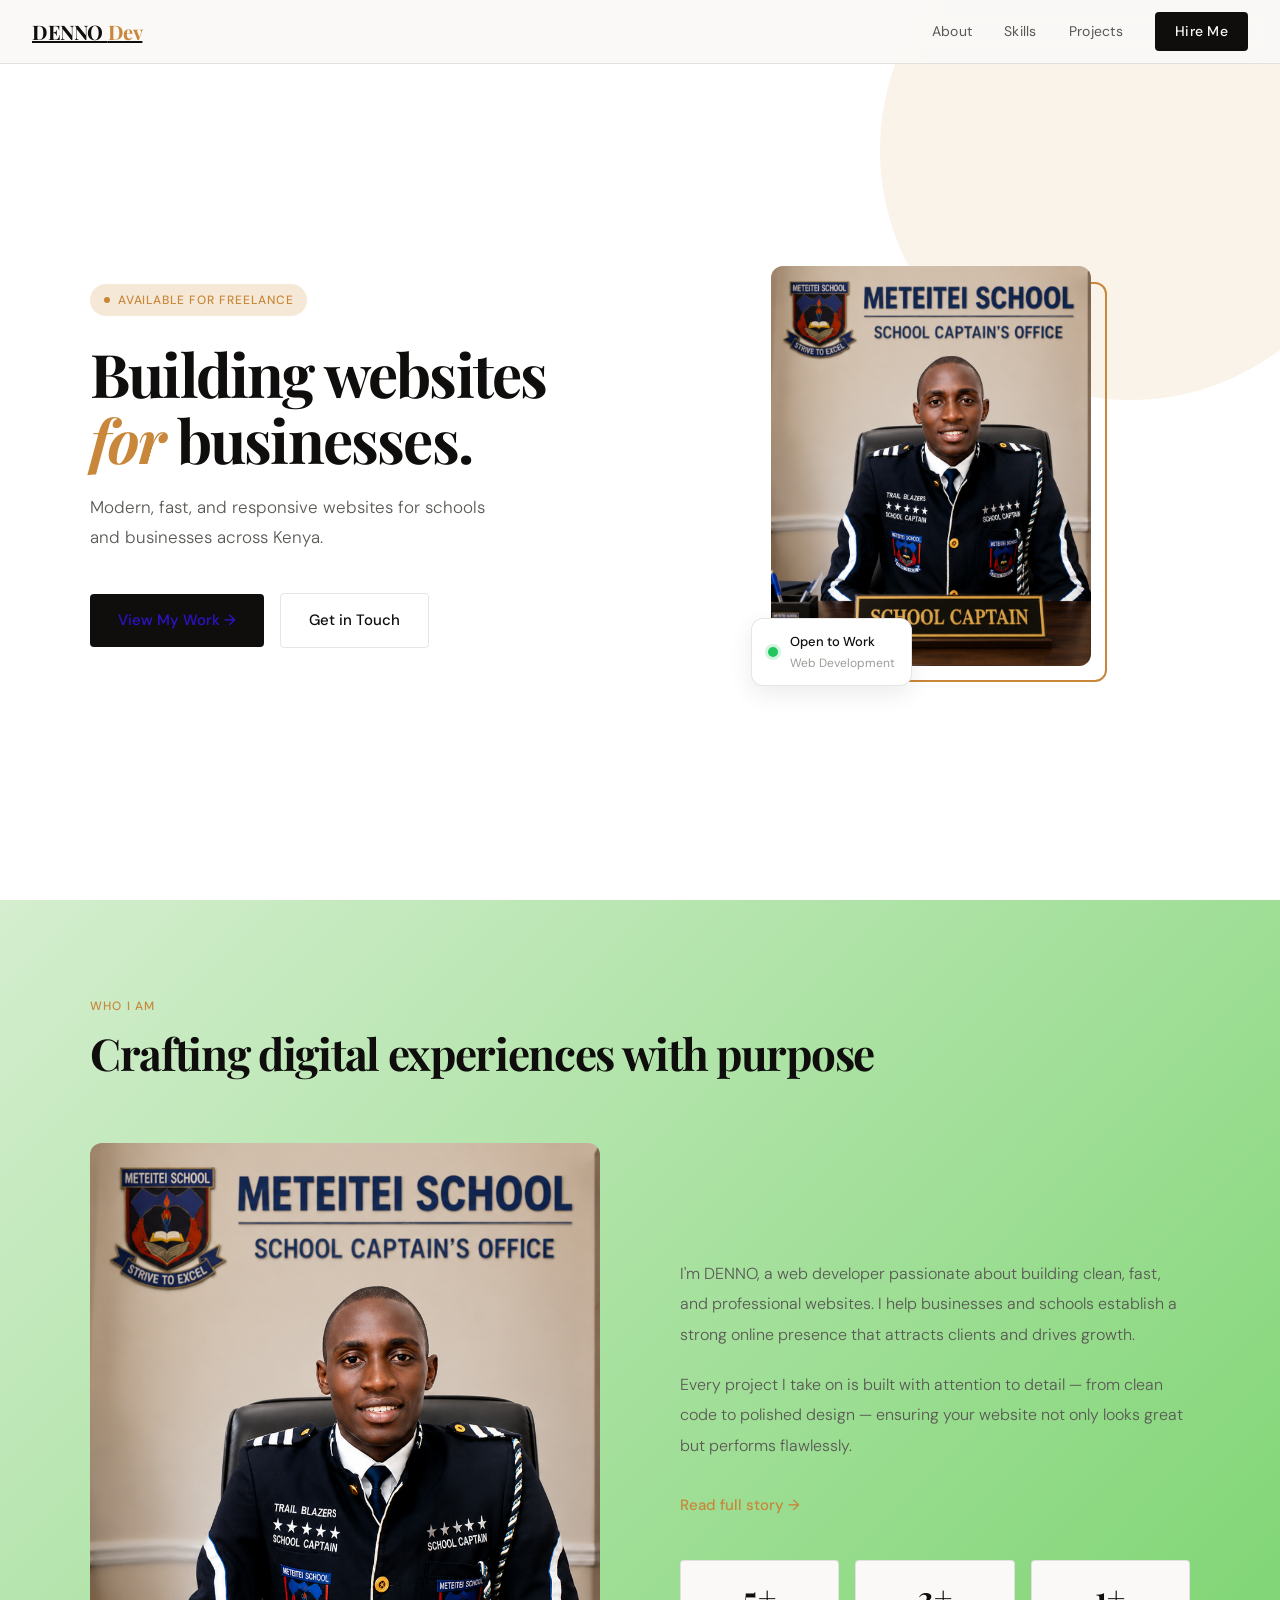
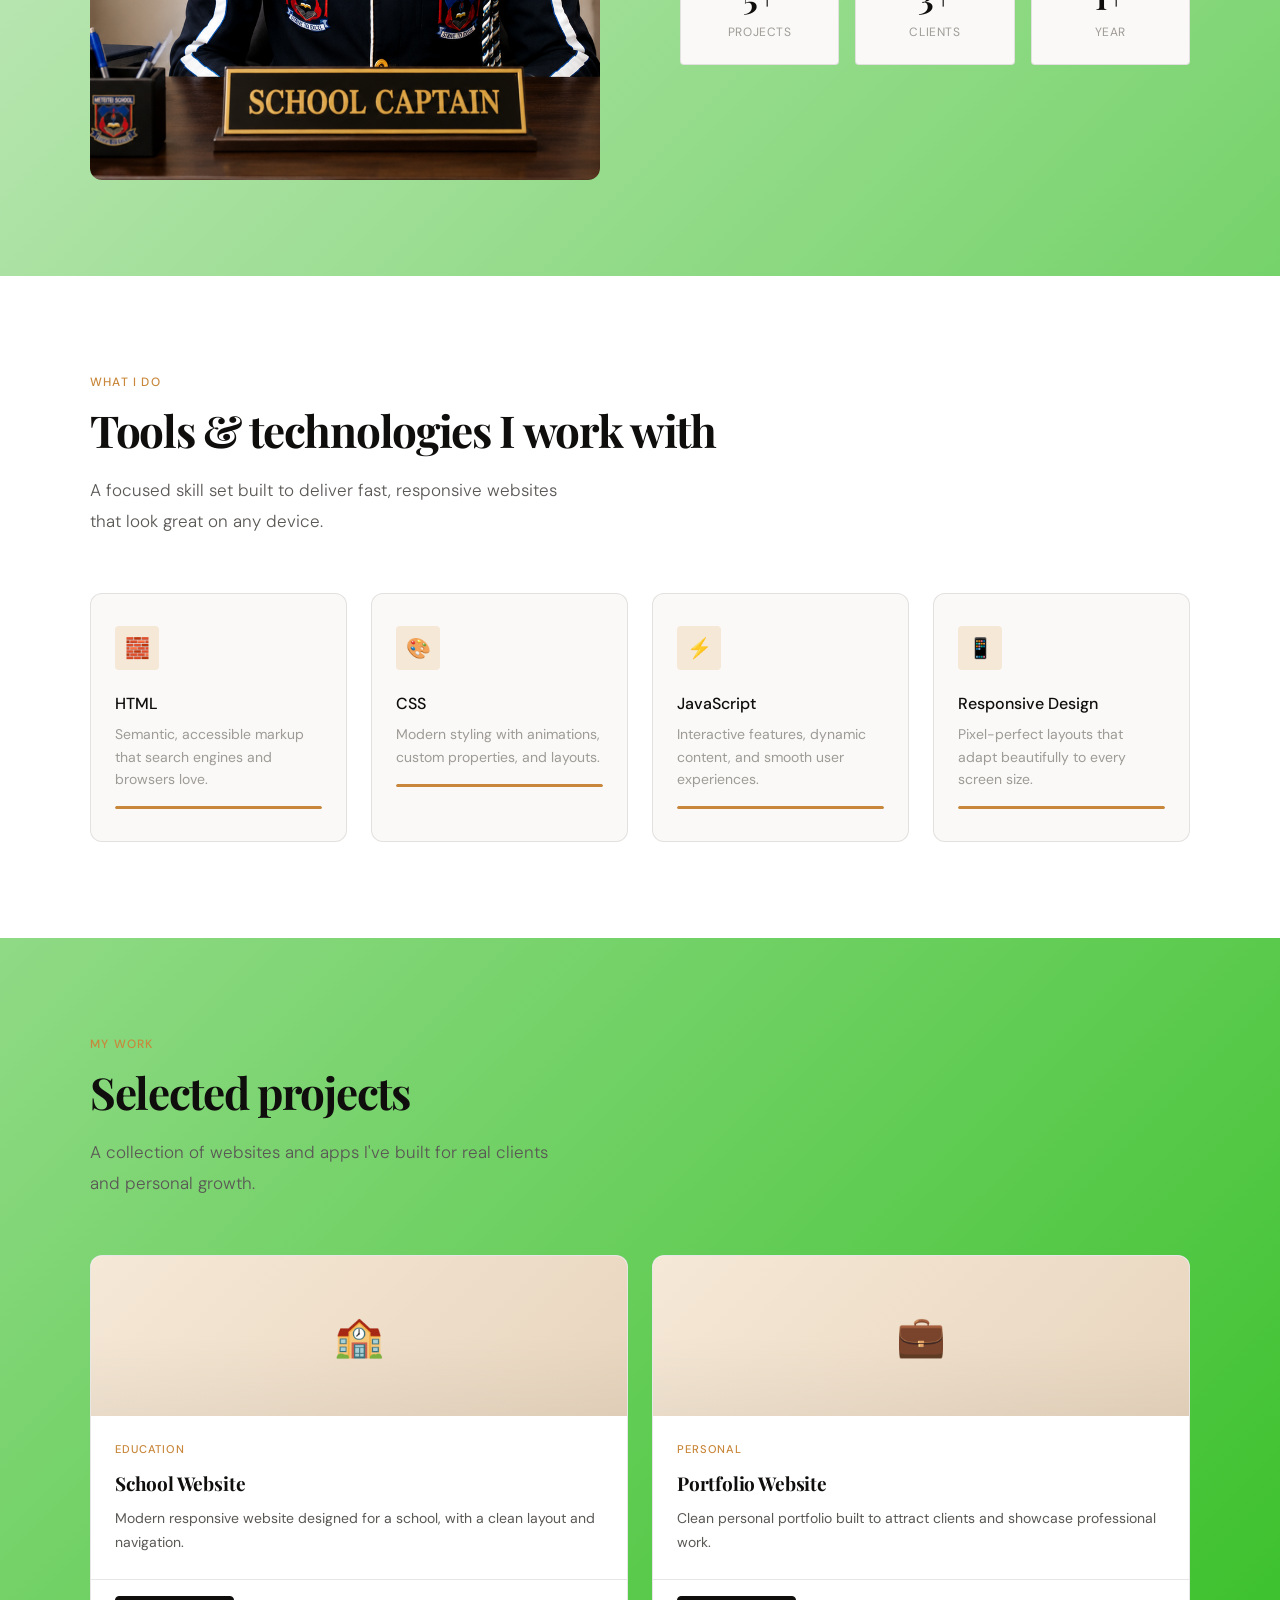
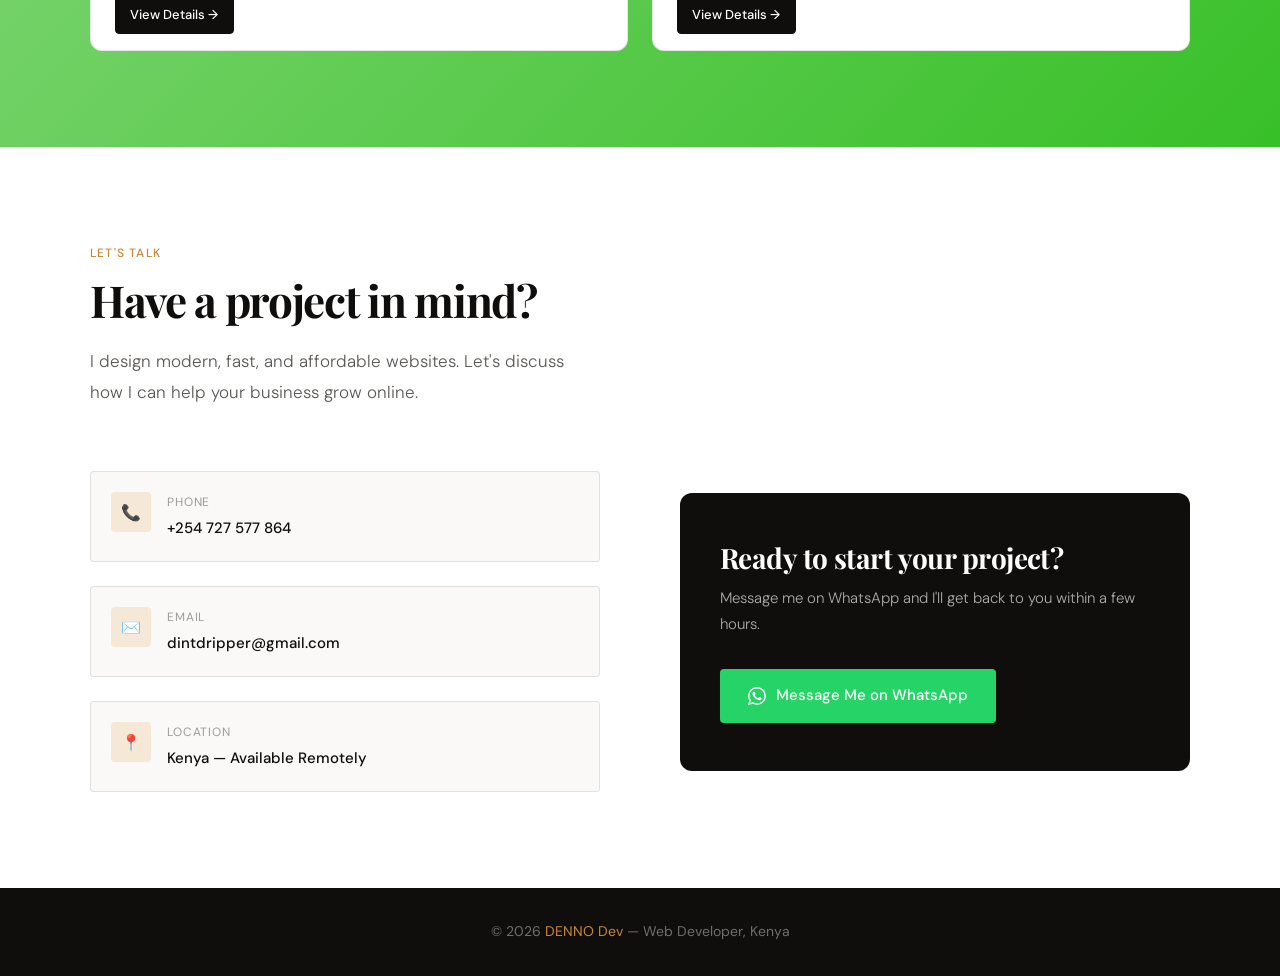
==== index.html @ b6f9dd96 "Add files via upload" ====
<!DOCTYPE html>
<html lang="en">
<head>
<meta charset="UTF-8">
<meta name="viewport" content="width=device-width, initial-scale=1.0">
<title>DENNO — Web Developer</title>
<link href="https://fonts.googleapis.com/css2?family=Playfair+Display:wght@400;700&family=DM+Sans:wght@300;400;500&display=swap" rel="stylesheet">

<link rel="stylesheet" href="style.css">

</head>
<body>

<header>
  <a href="#" class="logo">DENNO <span>Dev</span></a>
  <nav id="nav">
    <a href="#about">About</a>
    <a href="#skills">Skills</a>
    <a href="#projects">Projects</a>
    <a href="#contact" class="nav-cta">Hire Me</a>
  </nav>
  <div class="hamburger" id="hamburger" aria-label="Menu">
    <span></span><span></span><span></span>
  </div>
</header>

<!-- HERO -->
<section class="hero">
  <div class="hero-inner">
    <div class="hero-text">
      <div class="hero-tag">Available for freelance</div>
      <h1 class="hero-title">
        Building websites <em>for</em> businesses.
      </h1>
      <p class="hero-sub">
        Modern, fast, and responsive websites for schools and businesses across Kenya.
      </p>
      <div class="hero-actions">
        <a href="#projects" class="btn-primary">View My Work →</a>
        <a href="#contact" class="btn-ghost">Get in Touch</a>
      </div>
    </div>

    <div class="hero-visual">
      <div class="profile-frame">
        <img src="images/denno.jpg" alt="DENNO, Web Developer">
        <div class="profile-badge">
          <div>
            <div class="badge-dot"></div>
          </div>
          <div>
            <div class="badge-text">Open to Work</div>
            <div class="badge-sub">Web Development</div>
          </div>
        </div>
      </div>
    </div>
  </div>
</section>

<!-- ABOUT -->
<section id="about">
  <div class="section-inner">
    <span class="section-label">Who I am</span>
    <h2 class="section-title">Crafting digital experiences with purpose</h2>
    <div class="about-grid reveal">
      <div class="about-img-wrap">
        <img src="images/denno.jpg" alt="DENNO working">
      </div>
      <div class="about-text">
        <p>
          I'm DENNO, a web developer passionate about building clean, fast, and professional websites.
          I help businesses and schools establish a strong online presence that attracts clients and drives growth.
        </p>
        <p>
          Every project I take on is built with attention to detail — from clean code to polished design —
          ensuring your website not only looks great but performs flawlessly.
        </p>
        <a href="about.html" class="link-arrow">Read full story →</a>

        <div class="stat-row">
          <div class="stat-card">
            <span class="stat-num">5+</span>
            <span class="stat-label">Projects</span>
          </div>
          <div class="stat-card">
            <span class="stat-num">3+</span>
            <span class="stat-label">Clients</span>
          </div>
          <div class="stat-card">
            <span class="stat-num">1+</span>
            <span class="stat-label">Year</span>
          </div>
        </div>
      </div>
    </div>
  </div>
</section>

<!-- SKILLS -->
<section id="skills">
  <div class="section-inner">
    <span class="section-label">What I do</span>
    <h2 class="section-title">Tools & technologies I work with</h2>
    <p class="section-lead">A focused skill set built to deliver fast, responsive websites that look great on any device.</p>

    <div class="skills-grid reveal">
      <div class="skill-card">
        <div class="skill-icon">🧱</div>
        <div class="skill-name">HTML</div>
        <div class="skill-desc">Semantic, accessible markup that search engines and browsers love.</div>
        <div class="skill-bar-wrap">
          <div class="skill-bar-track"><div class="skill-bar-fill"></div></div>
        </div>
      </div>
      <div class="skill-card">
        <div class="skill-icon">🎨</div>
        <div class="skill-name">CSS</div>
        <div class="skill-desc">Modern styling with animations, custom properties, and layouts.</div>
        <div class="skill-bar-wrap">
          <div class="skill-bar-track"><div class="skill-bar-fill"></div></div>
        </div>
      </div>
      <div class="skill-card">
        <div class="skill-icon">⚡</div>
        <div class="skill-name">JavaScript</div>
        <div class="skill-desc">Interactive features, dynamic content, and smooth user experiences.</div>
        <div class="skill-bar-wrap">
          <div class="skill-bar-track"><div class="skill-bar-fill"></div></div>
        </div>
      </div>
      <div class="skill-card">
        <div class="skill-icon">📱</div>
        <div class="skill-name">Responsive Design</div>
        <div class="skill-desc">Pixel-perfect layouts that adapt beautifully to every screen size.</div>
        <div class="skill-bar-wrap">
          <div class="skill-bar-track"><div class="skill-bar-fill"></div></div>
        </div>
      </div>
    </div>
   
  </div>
</section>

<!-- PROJECTS -->
<section id="projects">
  <div class="section-inner">
    <span class="section-label">My work</span>
    <h2 class="section-title">Selected projects</h2>
    <p class="section-lead">A collection of websites and apps I've built for real clients and personal growth.</p>

    <div class="projects-grid reveal">

      <div class="project-card">
        <div class="project-thumb">🏫</div>
        <div class="project-body">
          <div class="project-type">Education</div>
          <div class="project-name">School Website</div>
          <div class="project-desc">Modern responsive website designed for a school, with a clean layout and navigation.</div>
        </div>
        <div class="project-foot">
          <a href="project1.html" class="project-link primary">View Details →</a>
        </div>
      </div>

      <div class="project-card">
        <div class="project-thumb">💼</div>
        <div class="project-body">
          <div class="project-type">Personal</div>
          <div class="project-name">Portfolio Website</div>
          <div class="project-desc">Clean personal portfolio built to attract clients and showcase professional work.</div>
        </div>
        <div class="project-foot">
          <a href="project.html" class="project-link primary">View Details →</a>
        </div>

    </div>
  </div>
</section>

<!-- CONTACT -->
<section id="contact">
  <div class="section-inner">
    <span class="section-label">Let's talk</span>
    <h2 class="section-title">Have a project in mind?</h2>
    <p class="section-lead">I design modern, fast, and affordable websites. Let's discuss how I can help your business grow online.</p>

    <div class="contact-wrap reveal">
      <div class="contact-info">
        <div class="contact-item">
          <div class="contact-icon">📞</div>
          <div>
            <div class="contact-label">Phone</div>
            <div class="contact-value">+254 727 577 864</div>
          </div>
        </div>
        <div class="contact-item">
          <div class="contact-icon">✉️</div>
          <div>
            <div class="contact-label">Email</div>
            <div class="contact-value">dintdripper@gmail.com</div>
          </div>
        </div>
        <div class="contact-item">
          <div class="contact-icon">📍</div>
          <div>
            <div class="contact-label">Location</div>
            <div class="contact-value">Kenya — Available Remotely</div>
          </div>
        </div>
      </div>

      <div class="contact-cta">
        <div class="cta-card">
          <h3>Ready to start your project?</h3>
          <p>Message me on WhatsApp and I'll get back to you within a few hours.</p>
          <a href="https://wa.me/254757769044?text=Hello%20Ryan,%20I%20need%20a%20website" class="btn-wa" target="_blank" rel="noopener">
            <svg width="18" height="18" viewBox="0 0 24 24" fill="currentColor"><path d="M17.472 14.382c-.297-.149-1.758-.867-2.03-.967-.273-.099-.471-.148-.67.15-.197.297-.767.966-.94 1.164-.173.199-.347.223-.644.075-.297-.15-1.255-.463-2.39-1.475-.883-.788-1.48-1.761-1.653-2.059-.173-.297-.018-.458.13-.606.134-.133.298-.347.446-.52.149-.174.198-.298.298-.497.099-.198.05-.371-.025-.52-.075-.149-.669-1.612-.916-2.207-.242-.579-.487-.5-.669-.51-.173-.008-.371-.01-.57-.01-.198 0-.52.074-.792.372-.272.297-1.04 1.016-1.04 2.479 0 1.462 1.065 2.875 1.213 3.074.149.198 2.096 3.2 5.077 4.487.709.306 1.262.489 1.694.625.712.227 1.36.195 1.871.118.571-.085 1.758-.719 2.006-1.413.248-.694.248-1.289.173-1.413-.074-.124-.272-.198-.57-.347m-5.421 7.403h-.004a9.87 9.87 0 01-5.031-1.378l-.361-.214-3.741.982.998-3.648-.235-.374a9.86 9.86 0 01-1.51-5.26c.001-5.45 4.436-9.884 9.888-9.884 2.64 0 5.122 1.03 6.988 2.898a9.825 9.825 0 012.893 6.994c-.003 5.45-4.437 9.884-9.885 9.884m8.413-18.297A11.815 11.815 0 0012.05 0C5.495 0 .16 5.335.157 11.892c0 2.096.547 4.142 1.588 5.945L.057 24l6.305-1.654a11.882 11.882 0 005.683 1.448h.005c6.554 0 11.89-5.335 11.893-11.893a11.821 11.821 0 00-3.48-8.413z"/></svg>
            Message Me on WhatsApp
          </a>
        </div>
      </div>
    </div>
  </div>
</section>

<footer>
  <p>© 2026 <span>DENNO Dev</span> — Web Developer, Kenya</p>
</footer>

<script src="script.js"></script>

</body>
</html>
---- style.css ----
*, *::before, *::after { margin: 0; padding: 0; box-sizing: border-box; }
 
  :root {
    --ink: #0f0e0d;
    --ink-muted: #5a5855;
    --ink-faint: #9e9b97;
    --bg: #faf9f7;
    --bg-card: #ffffff;
    --bg-dark: #0f0e0d;
    --accent: #c8873a;
    --accent-light: #f5e8d6;
    --border: rgba(15,14,13,0.1);
    --serif: 'Playfair Display', Georgia, serif;
    --sans: 'DM Sans', sans-serif;
    --radius: 4px;
    --radius-lg: 12px;
    --transition: 0.3s cubic-bezier(0.4,0,0.2,1);
  }
 
  html { scroll-behavior: smooth; }
 
  body {
    font-family: var(--sans);
    background: linear-gradient(135deg, var(--bg) 0%, #15b603 100%);
    color: var(--ink);
    font-size: 16px;
    line-height: 1.7;
    -webkit-font-smoothing: antialiased;
  }
 
  /* ─── NAV ─────────────────────────────────────────── */
  header {
    position: fixed;
    top: 0; left: 0; right: 0;
    z-index: 100;
    padding: 0 2rem;
    height: 64px;
    display: flex;
    align-items: center;
    justify-content: space-between;
    background: rgba(250,249,247,0.92);
    -webkit-backdrop-filter: blur(12px);
    backdrop-filter: blur(12px);
    border-bottom: 1px solid var(--border);
  }
 
  .logo {
    font-family: var(--serif);
    font-size: 1.25rem;
    font-weight: 700;
    letter-spacing: -0.02em;
    color: var(--ink);
  }
  .logo span { color: var(--accent); }
 
  nav { display: flex; align-items: center; gap: 2rem; }
  nav a {
    font-size: 0.875rem;
    font-weight: 400;
    color: var(--ink-muted);
    text-decoration: none;
    letter-spacing: 0.02em;
    transition: color var(--transition);
  }
  nav a:hover { color: var(--ink); }
 
  .nav-cta {
    background: var(--ink) !important;
    color: var(--bg) !important;
    padding: 0.5rem 1.25rem;
    border-radius: var(--radius);
    font-weight: 500 !important;
    font-size: 0.875rem !important;
    transition: background var(--transition), transform var(--transition) !important;
  }
  .nav-cta:hover { background: var(--accent) !important; transform: translateY(-1px); }
 
  .hamburger { display: none; flex-direction: column; gap: 5px; cursor: pointer; }
  .hamburger span { width: 22px; height: 1.5px; background: var(--ink); display: block; transition: var(--transition); }
 
  /* ─── HERO ─────────────────────────────────────────── */
  .hero {
    min-height: 100vh;
    display: flex;
    align-items: center;
    padding: 6rem 2rem 4rem;
    position: relative;
    overflow: hidden;
  }
 
  .hero::before {
    content: '';
    position: absolute;
    top: -100px; right: -100px;
    width: 500px; height: 500px;
    border-radius: 50%;
    background: var(--accent-light);
    opacity: 0.5;
    pointer-events: none;
  }
 
  .hero-inner {
    max-width: 1100px;
    margin: 0 auto;
    width: 100%;
    display: grid;
    grid-template-columns: 1fr 1fr;
    align-items: center;
    gap: 4rem;
  }
 
  .hero-text { position: relative; z-index: 1; }
 
  .hero-tag {
    display: inline-flex;
    align-items: center;
    gap: 0.5rem;
    background: var(--accent-light);
    color: var(--accent);
    font-size: 0.75rem;
    font-weight: 500;
    letter-spacing: 0.08em;
    text-transform: uppercase;
    padding: 0.35rem 0.85rem;
    border-radius: 100px;
    margin-bottom: 1.5rem;
  }
  .hero-tag::before { content: ''; width: 6px; height: 6px; border-radius: 50%; background: var(--accent); display: block; }
 
  .hero-title {
    font-family: var(--serif);
    font-size: clamp(2.5rem, 5vw, 3.75rem);
    line-height: 1.1;
    letter-spacing: -0.03em;
    font-weight: 700;
    color: var(--ink);
    margin-bottom: 1.25rem;
  }
  .hero-title em { color: var(--accent); font-style: italic; }
 
  .hero-sub {
    font-size: 1.0625rem;
    color: var(--ink-muted);
    max-width: 420px;
    margin-bottom: 2.5rem;
    font-weight: 300;
    line-height: 1.8;
  }
 
  .hero-actions { display: flex; align-items: center; gap: 1rem; flex-wrap: wrap; }
 
  .btn-primary {
    display: inline-flex;
    align-items: center;
    gap: 0.5rem;
    background: var(--ink);
    color: #2c13ca;
    text-decoration: none;
    padding: 0.875rem 1.75rem;
    border-radius: var(--radius);
    font-size: 0.9375rem;
    font-weight: 500;
    transition: background var(--transition), transform var(--transition);
  }
  .btn-primary:hover { background: var(--accent); transform: translateY(-2px); }
 
  .btn-ghost {
    display: inline-flex;
    align-items: center;
    gap: 0.5rem;
    color: var(--ink);
    text-decoration: none;
    padding: 0.875rem 1.75rem;
    border-radius: var(--radius);
    font-size: 0.9375rem;
    font-weight: 500;
    border: 1px solid var(--border);
    transition: border-color var(--transition), background var(--transition);
  }
  .btn-ghost:hover { border-color: var(--ink); background: rgba(15,14,13,0.04); }
 
  .hero-visual {
    position: relative;
    display: flex;
    justify-content: center;
  }
 
  .profile-frame {
    position: relative;
    width: 320px;
    height: 400px;
  }
 
  .profile-frame::before {
    content: '';
    position: absolute;
    top: 16px; left: 16px;
    right: -16px; bottom: -16px;
    border: 2px solid var(--accent);
    border-radius: var(--radius-lg);
    z-index: 0;
  }
 
  .profile-frame img {
    position: relative;
    z-index: 1;
    width: 100%;
    height: 100%;
    object-fit: cover;
    border-radius: var(--radius-lg);
    display: block;
  }
 
  .profile-badge {
    position: absolute;
    bottom: -20px;
    left: -20px;
    z-index: 2;
    background: var(--bg-card);
    border: 1px solid var(--border);
    border-radius: var(--radius-lg);
    padding: 0.75rem 1rem;
    display: flex;
    align-items: center;
    gap: 0.75rem;
    box-shadow: 0 8px 24px rgba(0,0,0,0.08);
  }
  .badge-dot {
    width: 10px; height: 10px;
    border-radius: 50%;
    background: #22c55e;
    box-shadow: 0 0 0 3px rgba(34,197,94,0.2);
  }
  .badge-text { font-size: 0.8125rem; font-weight: 500; color: var(--ink); }
  .badge-sub { font-size: 0.75rem; color: var(--ink-faint); }
 
  /* ─── SECTIONS ─────────────────────────────────────── */
  section {
    padding: 6rem 2rem;
  }
  section:nth-child(even) { background: var(--bg-card); }
 
  .section-inner {
    max-width: 1100px;
    margin: 0 auto;
  }
 
  .section-label {
    font-size: 0.75rem;
    font-weight: 500;
    letter-spacing: 0.1em;
    text-transform: uppercase;
    color: var(--accent);
    margin-bottom: 0.75rem;
    display: block;
  }
 
  .section-title {
    font-family: var(--serif);
    font-size: clamp(2rem, 4vw, 2.75rem);
    font-weight: 700;
    letter-spacing: -0.03em;
    line-height: 1.15;
    color: var(--ink);
    margin-bottom: 1.25rem;
  }
 
  .section-lead {
    font-size: 1.0625rem;
    color: var(--ink-muted);
    max-width: 480px;
    font-weight: 300;
    line-height: 1.8;
  }
 
  /* ─── ABOUT ─────────────────────────────────────────── */
  .about-grid {
    display: grid;
    grid-template-columns: 1fr 1fr;
    gap: 5rem;
    align-items: center;
    margin-top: 4rem;
  }
 
  .about-img-wrap {
    position: relative;
  }
  .about-img-wrap img {
    width: 100%;
    border-radius: var(--radius-lg);
    display: block;
    aspect-ratio: 4/5;
    object-fit: cover;
  }
 
  .stat-row {
    display: grid;
    grid-template-columns: repeat(3, 1fr);
    gap: 1rem;
    margin-top: 2.5rem;
  }
  .stat-card {
    background: var(--bg);
    border-radius: var(--radius);
    padding: 1.25rem 1rem;
    text-align: center;
    border: 1px solid var(--border);
  }
  .stat-num {
    font-family: var(--serif);
    font-size: 2rem;
    font-weight: 700;
    color: var(--ink);
    display: block;
    line-height: 1;
    margin-bottom: 0.25rem;
  }
  .stat-label {
    font-size: 0.75rem;
    color: var(--ink-faint);
    font-weight: 400;
    text-transform: uppercase;
    letter-spacing: 0.05em;
  }
 
  .about-text p { color: var(--ink-muted); font-weight: 300; line-height: 1.9; margin-bottom: 1.25rem; }
  .about-text .link-arrow {
    display: inline-flex;
    align-items: center;
    gap: 0.4rem;
    color: var(--accent);
    font-weight: 500;
    font-size: 0.9375rem;
    text-decoration: none;
    border-bottom: 1px solid transparent;
    transition: border-color var(--transition);
    margin-top: 0.75rem;
  }
  .about-text .link-arrow:hover { border-color: var(--accent); }
 
  /* ─── SKILLS ─────────────────────────────────────────── */
  .skills-grid {
    display: grid;
    grid-template-columns: repeat(auto-fit, minmax(220px, 1fr));
    gap: 1.5rem;
    margin-top: 3.5rem;
  }
 
  .skill-card {
    background: var(--bg);
    border: 1px solid var(--border);
    border-radius: var(--radius-lg);
    padding: 2rem 1.5rem;
    transition: border-color var(--transition), transform var(--transition);
  }
  .skill-card:hover { border-color: var(--accent); transform: translateY(-4px); }
 
  .skill-icon {
    width: 44px; height: 44px;
    background: var(--accent-light);
    border-radius: var(--radius);
    display: flex; align-items: center; justify-content: center;
    margin-bottom: 1.25rem;
    font-size: 1.25rem;
  }
 
  .skill-name {
    font-weight: 500;
    font-size: 1rem;
    color: var(--ink);
    margin-bottom: 0.4rem;
  }
  .skill-desc { font-size: 0.875rem; color: var(--ink-faint); line-height: 1.6; }
 
  .skill-bar-wrap { margin-top: 1rem; }
  .skill-bar-track {
    height: 3px;
    background: var(--border);
    border-radius: 100px;
    overflow: hidden;
  }
  .skill-bar-fill {
    width: var(--pct);
    height: 100%;
    background: var(--accent);
    border-radius: 100px;
    transform-origin: left;
    transform: scaleX(0);
    animation: fillBar 1.2s cubic-bezier(0.4,0,0.2,1) forwards;
  }
  @keyframes fillBar { to { transform: scaleX(1); } }
 
  /* ─── PROJECTS ─────────────────────────────────────────── */
  .projects-grid {
    display: grid;
    grid-template-columns: repeat(auto-fit, minmax(280px, 1fr));
    gap: 1.5rem;
    margin-top: 3.5rem;
  }
 
  .project-card {
    background: var(--bg-card);
    border: 1px solid var(--border);
    border-radius: var(--radius-lg);
    overflow: hidden;
    display: flex;
    flex-direction: column;
    transition: box-shadow var(--transition), transform var(--transition);
  }
  .project-card:hover { box-shadow: 0 16px 40px rgba(0,0,0,0.1); transform: translateY(-4px); }
 
  .project-thumb {
    height: 160px;
    background: linear-gradient(135deg, var(--accent-light) 0%, #e8d5be 100%);
    display: flex;
    align-items: center;
    justify-content: center;
    font-size: 2.5rem;
    position: relative;
    overflow: hidden;
  }
  .project-thumb::after {
    content: '';
    position: absolute;
    inset: 0;
    background: linear-gradient(to bottom, transparent 50%, rgba(0,0,0,0.04));
  }
 
  .project-body { padding: 1.5rem; flex: 1; display: flex; flex-direction: column; }
 
  .project-type {
    font-size: 0.7rem;
    font-weight: 500;
    letter-spacing: 0.08em;
    text-transform: uppercase;
    color: var(--accent);
    margin-bottom: 0.5rem;
  }
 
  .project-name {
    font-family: var(--serif);
    font-size: 1.1875rem;
    font-weight: 700;
    color: var(--ink);
    margin-bottom: 0.5rem;
    letter-spacing: -0.01em;
  }
 
  .project-desc { font-size: 0.875rem; color: var(--ink-muted); line-height: 1.7; flex: 1; }
 
  .project-foot {
    padding: 1rem 1.5rem;
    border-top: 1px solid var(--border);
    display: flex;
    gap: 0.75rem;
  }
 
  .project-link {
    display: inline-flex;
    align-items: center;
    gap: 0.35rem;
    font-size: 0.8125rem;
    font-weight: 500;
    color: var(--ink);
    text-decoration: none;
    padding: 0.45rem 0.9rem;
    border: 1px solid var(--border);
    border-radius: var(--radius);
    transition: background var(--transition), border-color var(--transition);
  }
  .project-link:hover { background: var(--ink); color: #fff; border-color: var(--ink); }
  .project-link.primary { background: var(--ink); color: #fff; border-color: var(--ink); }
  .project-link.primary:hover { background: var(--accent); border-color: var(--accent); }
 
  /* ─── CONTACT ─────────────────────────────────────────── */
  .contact-wrap {
    display: grid;
    grid-template-columns: 1fr 1fr;
    gap: 5rem;
    align-items: center;
    margin-top: 4rem;
  }
 
  .contact-info { display: flex; flex-direction: column; gap: 1.5rem; }
 
  .contact-item {
    display: flex;
    align-items: flex-start;
    gap: 1rem;
    padding: 1.25rem;
    background: var(--bg);
    border: 1px solid var(--border);
    border-radius: var(--radius);
    transition: border-color var(--transition);
  }
  .contact-item:hover { border-color: var(--accent); }
 
  .contact-icon {
    width: 40px; height: 40px;
    background: var(--accent-light);
    border-radius: var(--radius);
    display: flex; align-items: center; justify-content: center;
    font-size: 1rem;
    flex-shrink: 0;
  }
 
  .contact-label { font-size: 0.75rem; text-transform: uppercase; letter-spacing: 0.07em; color: var(--ink-faint); margin-bottom: 0.2rem; }
.contact-value { font-size: 0.9375rem; font-weight: 500; color: var(--ink); }

.contact-cta .cta-card {
    background: var(--ink);
    border-radius: var(--radius-lg);
    padding: 3rem 2.5rem;
    color: #fff;
  }
  .cta-card h3 {
    font-family: var(--serif);
    font-size: 1.75rem;
    font-weight: 700;
    line-height: 1.2;
    margin-bottom: 0.75rem;
    letter-spacing: -0.02em;
  }
  .cta-card p { color: rgba(255,255,255,0.65); font-weight: 300; margin-bottom: 2rem; font-size: 0.9375rem; }
  .cta-card .btn-wa {
    display: inline-flex;
    align-items: center;
    gap: 0.6rem;
    background: #25D366;
    color: #fff;
    text-decoration: none;
    padding: 0.875rem 1.75rem;
    border-radius: var(--radius);
    font-size: 0.9375rem;
    font-weight: 500;
    transition: opacity var(--transition), transform var(--transition);
  }
  .cta-card .btn-wa:hover { opacity: 0.9; transform: translateY(-2px); }
 
  /* ─── FOOTER ─────────────────────────────────────────── */
  footer {
    background: var(--ink);
    color: rgba(255,255,255,0.4);
    text-align: center;
    padding: 2rem;
    font-size: 0.875rem;
  }
  footer span { color: var(--accent); }
 
  /* ─── REVEAL ─────────────────────────────────────────── */
  .reveal { opacity: 0; transform: translateY(28px); transition: opacity 0.7s ease, transform 0.7s ease; }
  .reveal.visible { opacity: 1; transform: none; }
 
  /* ─── MOBILE ─────────────────────────────────────────── */
  @media (max-width: 768px) {
    nav { display: none; }
    nav.open { display: flex; flex-direction: column; position: fixed; top: 64px; left: 0; right: 0; background: var(--bg); padding: 1.5rem 2rem; border-bottom: 1px solid var(--border); gap: 1.25rem; }
    .hamburger { display: flex; }
 
    .hero-inner, .about-grid, .contact-wrap {
      grid-template-columns: 1fr;
      gap: 2.5rem;
    }
    .hero-visual { order: -1; }
    .profile-frame { width: 260px; height: 320px; margin: 0 auto; }
    .stat-row { grid-template-columns: repeat(3, 1fr); gap: 0.75rem; }
  }
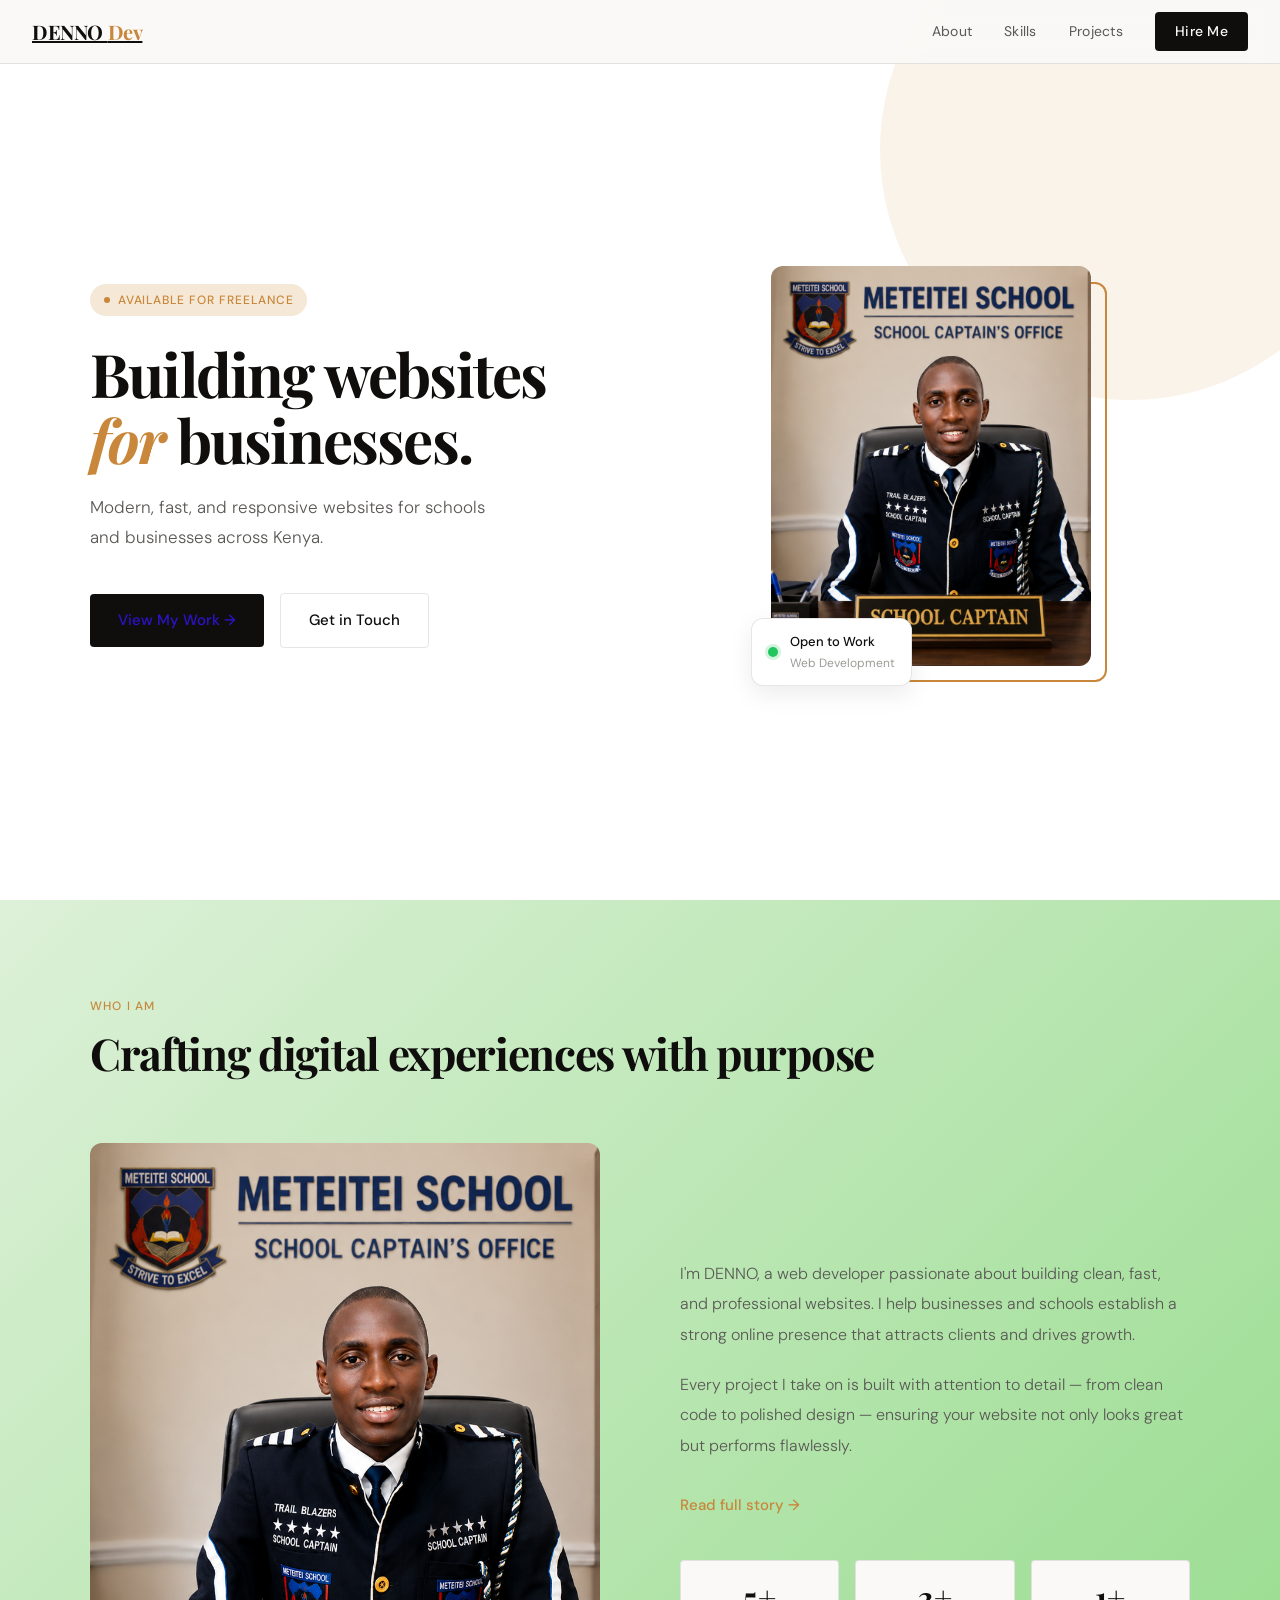
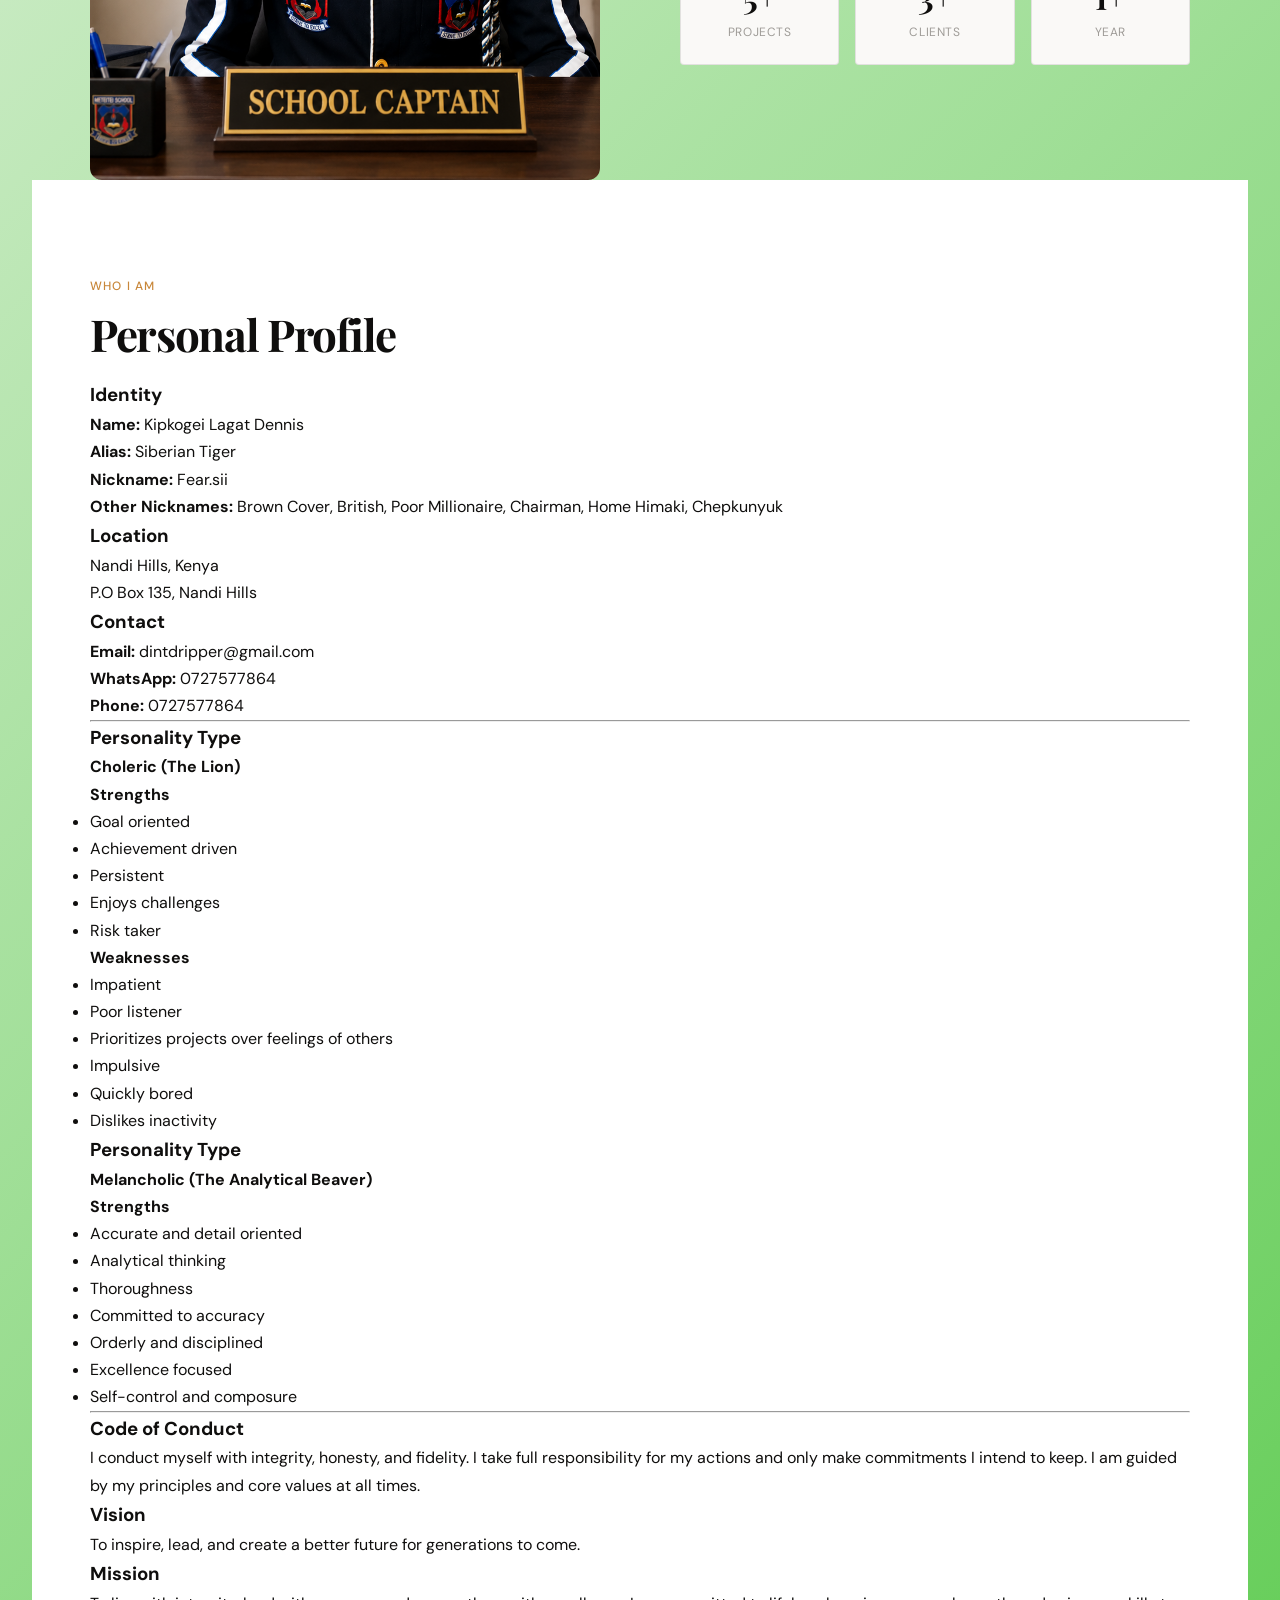
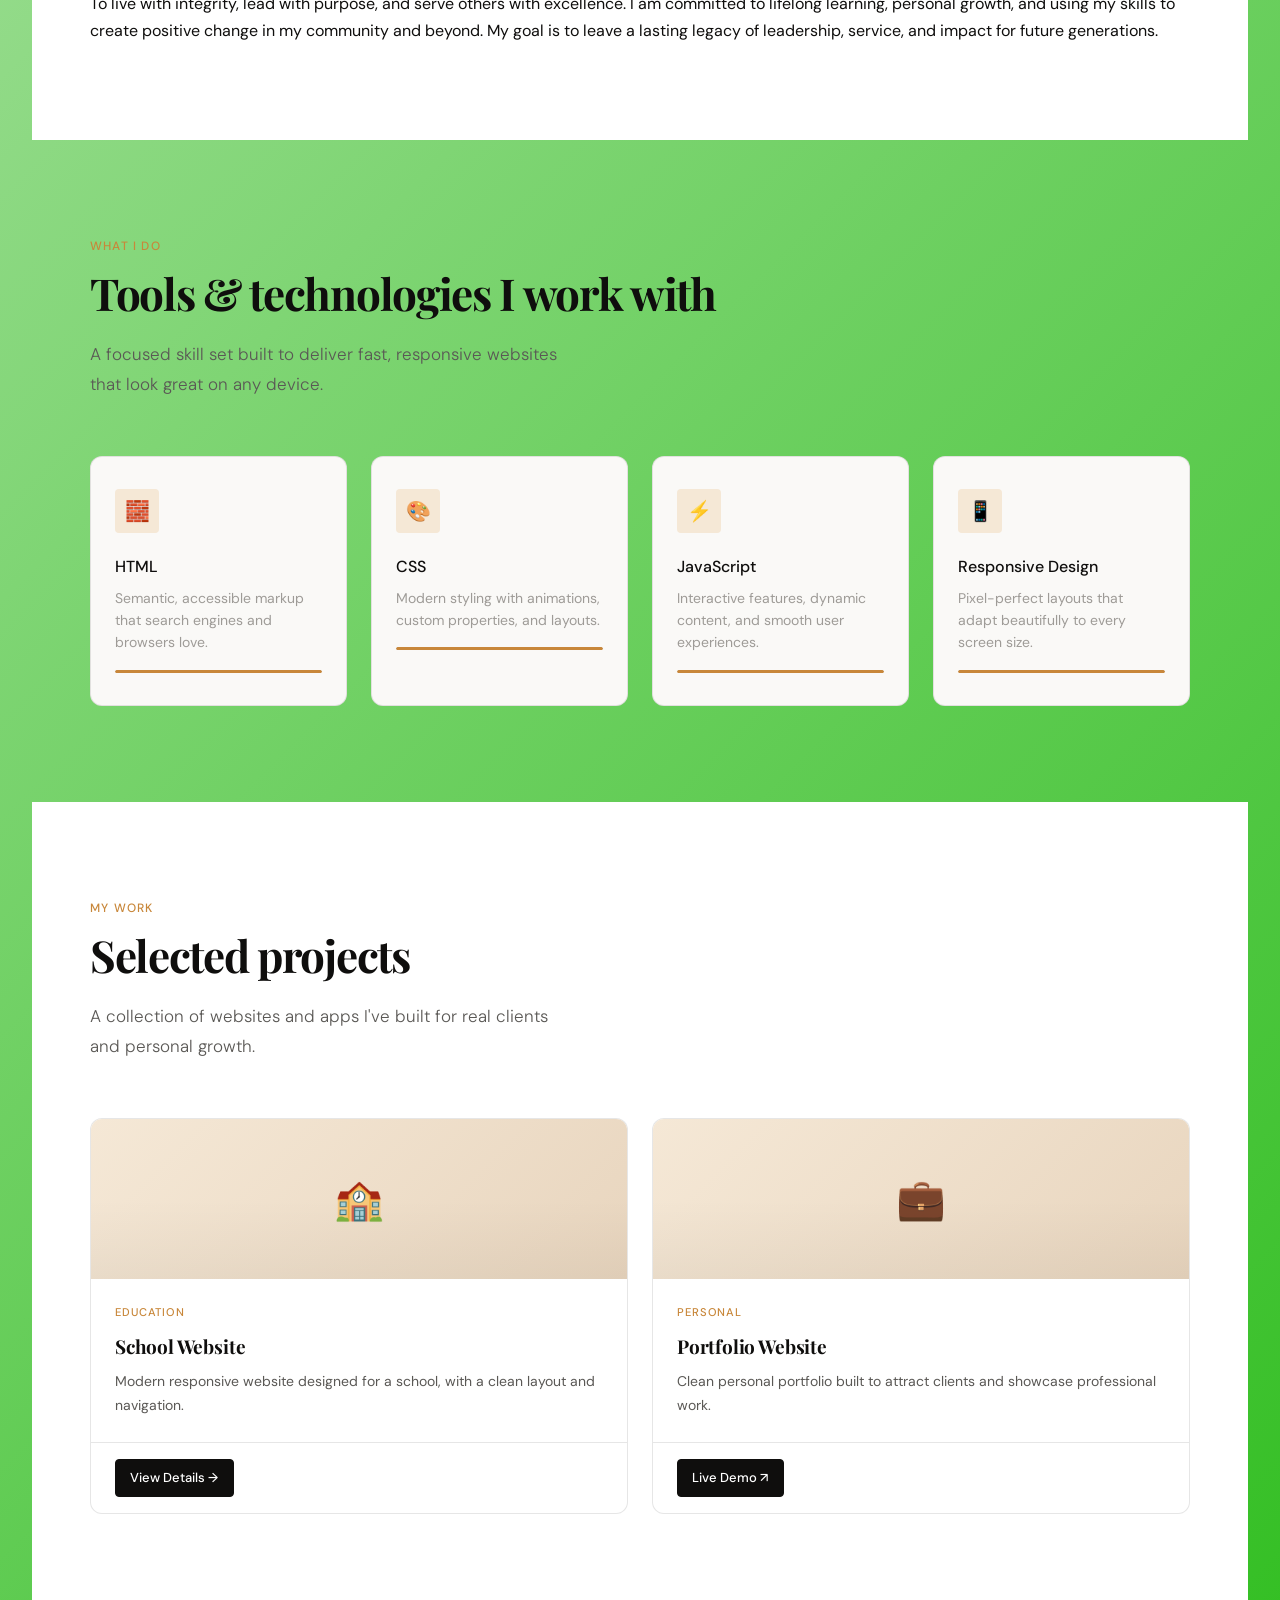
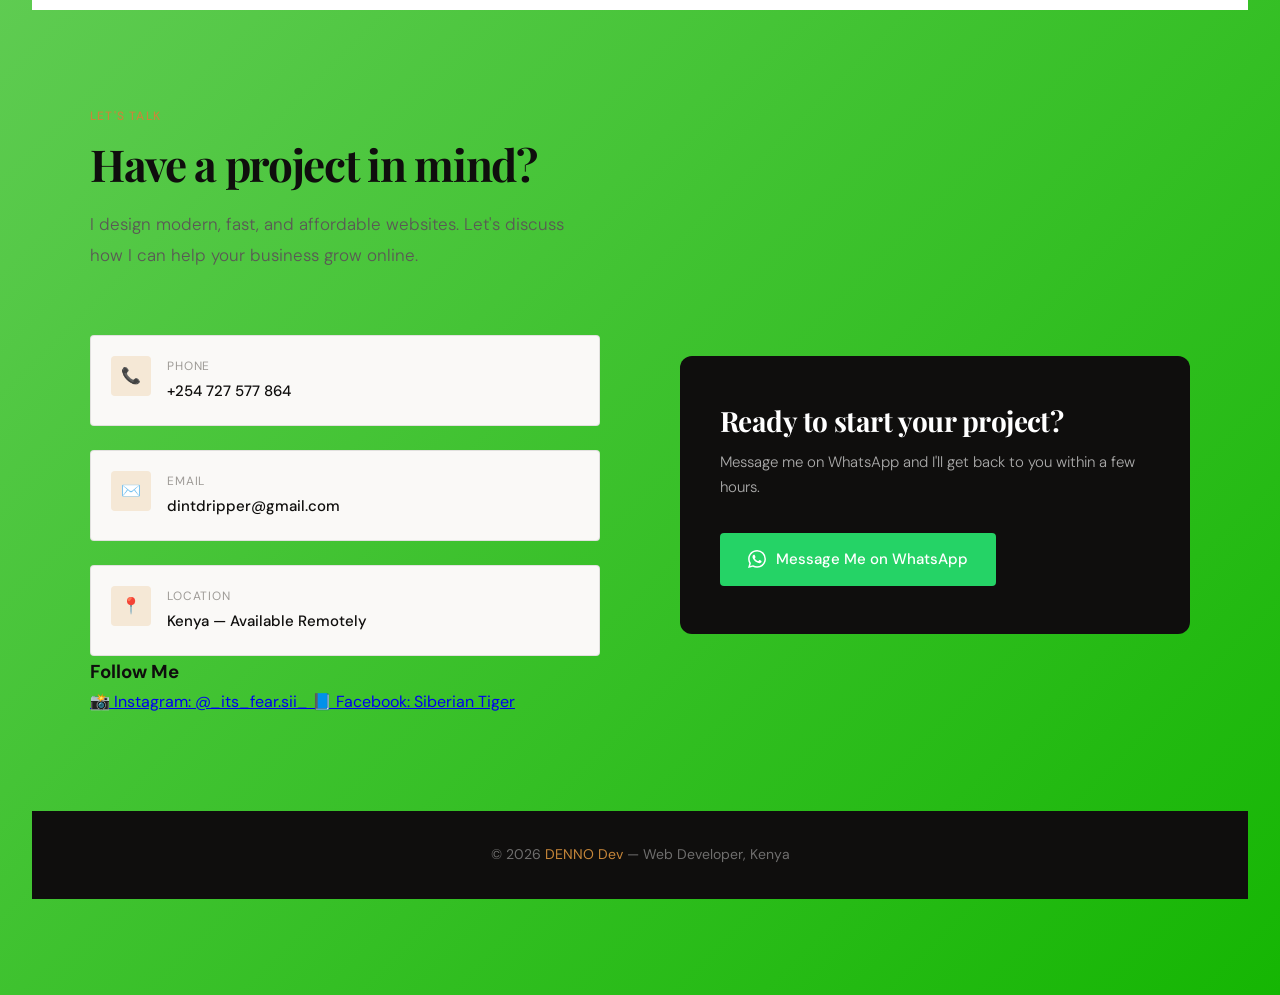
==== commit 2d58172d: "Update index.html" ====
--- a/index.html
+++ b/index.html
@@ -95,6 +95,91 @@
       </div>
     </div>
   </div>
+
+  <section id="about">
+  <div class="section-inner">
+
+    <span class="section-label">Who I Am</span>
+    <h2 class="section-title">Personal Profile</h2>
+
+    <div class="glass">
+
+      <h3>Identity</h3>
+      <p><b>Name:</b> Kipkogei Lagat Dennis</p>
+      <p><b>Alias:</b> Siberian Tiger</p>
+      <p><b>Nickname:</b> Fear.sii</p>
+      <p><b>Other Nicknames:</b> Brown Cover, British, Poor Millionaire, Chairman, Home Himaki, Chepkunyuk</p>
+
+      <h3>Location</h3>
+      <p>Nandi Hills, Kenya</p>
+      <p>P.O Box 135, Nandi Hills</p>
+
+      <h3>Contact</h3>
+      <p><b>Email:</b> dintdripper@gmail.com</p>
+      <p><b>WhatsApp:</b> 0727577864</p>
+      <p><b>Phone:</b> 0727577864</p>
+
+      <hr>
+
+      <h3>Personality Type</h3>
+      <p><b>Choleric (The Lion)</b></p>
+
+      <h4>Strengths</h4>
+      <ul>
+        <li>Goal oriented</li>
+        <li>Achievement driven</li>
+        <li>Persistent</li>
+        <li>Enjoys challenges</li>
+        <li>Risk taker</li>
+      </ul>
+
+      <h4>Weaknesses</h4>
+      <ul>
+        <li>Impatient</li>
+        <li>Poor listener</li>
+        <li>Prioritizes projects over feelings of others</li>
+        <li>Impulsive</li>
+        <li>Quickly bored</li>
+        <li>Dislikes inactivity</li>
+      </ul>
+
+      <h3>Personality Type</h3>
+      <p><b>Melancholic (The Analytical Beaver)</b></p>
+
+      <h4>Strengths</h4>
+      <ul>
+        <li>Accurate and detail oriented</li>
+        <li>Analytical thinking</li>
+        <li>Thoroughness</li>
+        <li>Committed to accuracy</li>
+        <li>Orderly and disciplined</li>
+        <li>Excellence focused</li>
+        <li>Self-control and composure</li>
+      </ul>
+
+      <hr>
+
+      <h3>Code of Conduct</h3>
+      <p>
+        I conduct myself with integrity, honesty, and fidelity.
+        I take full responsibility for my actions and only make commitments I intend to keep.
+        I am guided by my principles and core values at all times.
+      </p>
+
+      <h3>Vision</h3>
+      <p>
+        To inspire, lead, and create a better future for generations to come.
+      </p>
+
+      <h3>Mission</h3>
+      <p>
+        To live with integrity, lead with purpose, and serve others with excellence.
+        I am committed to lifelong learning, personal growth, and using my skills to create positive change in my community and beyond.
+        My goal is to leave a lasting legacy of leadership, service, and impact for future generations.
+      </p>
+
+    </div>
+  </div>
 </section>
 
 <!-- SKILLS -->
@@ -171,7 +256,7 @@
           <div class="project-desc">Clean personal portfolio built to attract clients and showcase professional work.</div>
         </div>
         <div class="project-foot">
-          <a href="project.html" class="project-link primary">View Details →</a>
+          <a href="https://siberian334-tech.github.io/My-site/" class="project-link primary">Live Demo ↗</a>
         </div>
 
     </div>
@@ -214,13 +299,27 @@
         <div class="cta-card">
           <h3>Ready to start your project?</h3>
           <p>Message me on WhatsApp and I'll get back to you within a few hours.</p>
-          <a href="https://wa.me/254757769044?text=Hello%20Ryan,%20I%20need%20a%20website" class="btn-wa" target="_blank" rel="noopener">
+          <a href="https://wa.me/254727577864?text=Hello%20DENNO,%20I%20need%20a%20website" class="btn-wa" target="_blank" rel="noopener">
             <svg width="18" height="18" viewBox="0 0 24 24" fill="currentColor"><path d="M17.472 14.382c-.297-.149-1.758-.867-2.03-.967-.273-.099-.471-.148-.67.15-.197.297-.767.966-.94 1.164-.173.199-.347.223-.644.075-.297-.15-1.255-.463-2.39-1.475-.883-.788-1.48-1.761-1.653-2.059-.173-.297-.018-.458.13-.606.134-.133.298-.347.446-.52.149-.174.198-.298.298-.497.099-.198.05-.371-.025-.52-.075-.149-.669-1.612-.916-2.207-.242-.579-.487-.5-.669-.51-.173-.008-.371-.01-.57-.01-.198 0-.52.074-.792.372-.272.297-1.04 1.016-1.04 2.479 0 1.462 1.065 2.875 1.213 3.074.149.198 2.096 3.2 5.077 4.487.709.306 1.262.489 1.694.625.712.227 1.36.195 1.871.118.571-.085 1.758-.719 2.006-1.413.248-.694.248-1.289.173-1.413-.074-.124-.272-.198-.57-.347m-5.421 7.403h-.004a9.87 9.87 0 01-5.031-1.378l-.361-.214-3.741.982.998-3.648-.235-.374a9.86 9.86 0 01-1.51-5.26c.001-5.45 4.436-9.884 9.888-9.884 2.64 0 5.122 1.03 6.988 2.898a9.825 9.825 0 012.893 6.994c-.003 5.45-4.437 9.884-9.885 9.884m8.413-18.297A11.815 11.815 0 0012.05 0C5.495 0 .16 5.335.157 11.892c0 2.096.547 4.142 1.588 5.945L.057 24l6.305-1.654a11.882 11.882 0 005.683 1.448h.005c6.554 0 11.89-5.335 11.893-11.893a11.821 11.821 0 00-3.48-8.413z"/></svg>
             Message Me on WhatsApp
           </a>
         </div>
       </div>
     </div>
+
+    <h3>Follow Me</h3>
+
+<div class="social-links">
+
+  <a href="https://instagram.com/_its_fear.sii_" target="_blank" class="social instagram">
+    📸 Instagram: @_its_fear.sii_
+  </a>
+
+  <a href="https://facebook.com/" target="_blank" class="social facebook">
+    📘 Facebook: Siberian Tiger
+  </a>
+
+</div>
   </div>
 </section>
 
@@ -231,4 +330,4 @@
 <script src="script.js"></script>
 
 </body>
-</html>+</html>
